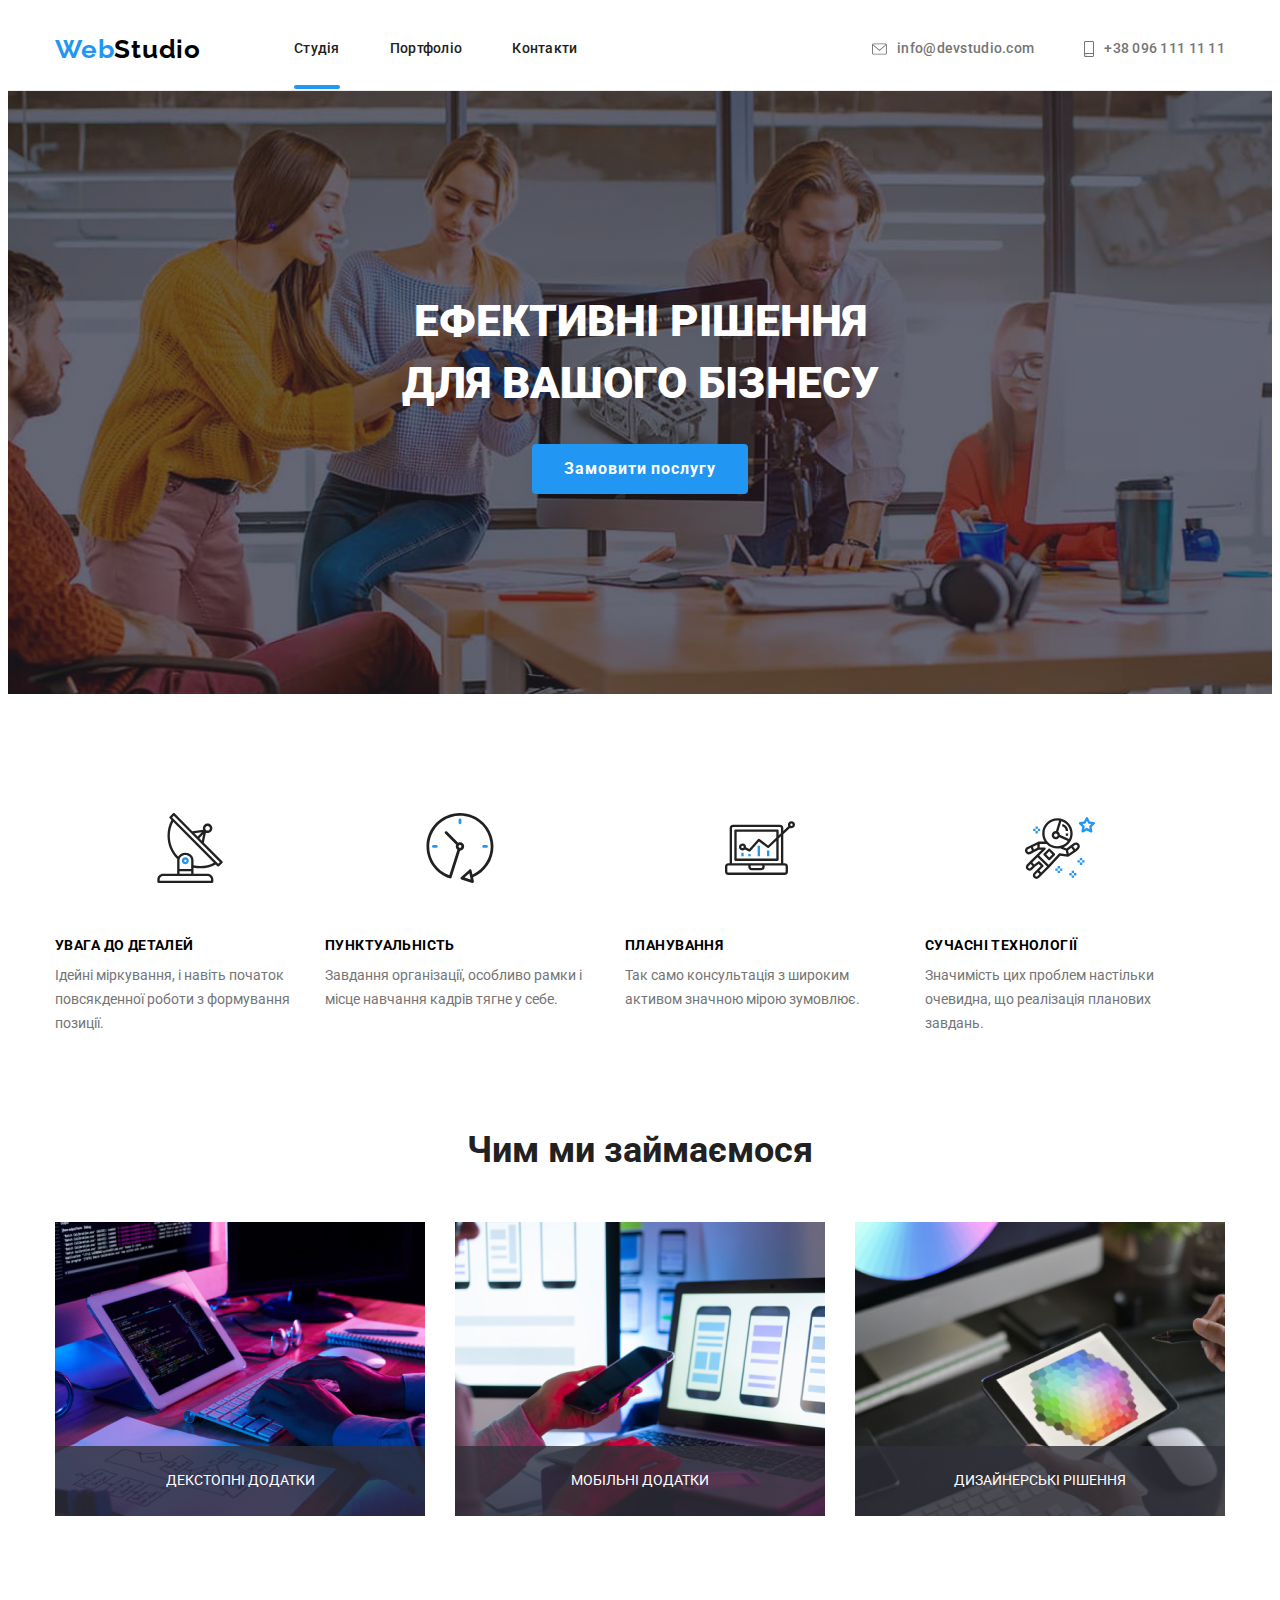
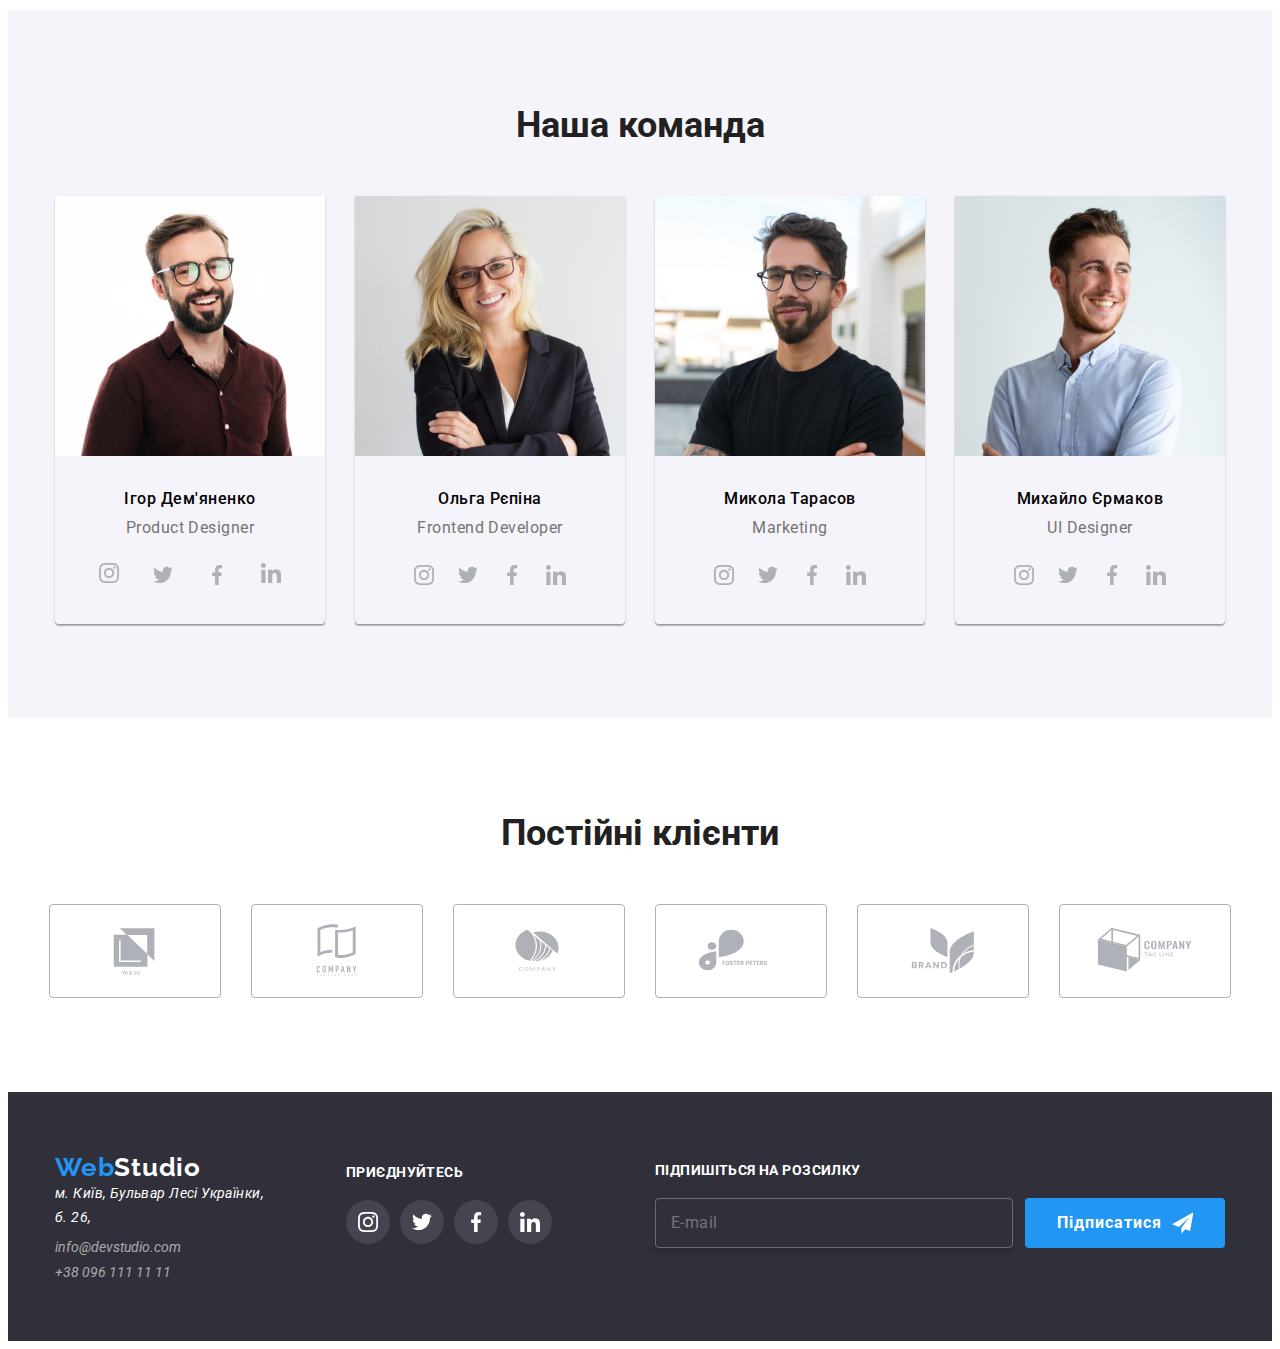
==== index.html @ 172a32a8 "finish" ====
<!DOCTYPE html>
<html lang="uk">
<head>
    <meta charset="UTF-8">
    <meta name="viewport" content="width=device-width, initial-scale=1.0">
    <link rel="preconnect" href="https://fonts.googleapis.com">
    <link rel="preconnect" href="https://fonts.gstatic.com" crossorigin>
    <link href="https://fonts.googleapis.com/css2?family=Raleway:wght@700&family=Roboto:wght@400;500;700;900&display=swap" rel="stylesheet">
    <link rel="stylesheet" href="https://cdnjs.cloudflare.com/ajax/libs/modern-normalize/2.0.0/modern-normalize.min.css" integrity="sha512-4xo8blKMVCiXpTaLzQSLSw3KFOVPWhm/TRtuPVc4WG6kUgjH6J03IBuG7JZPkcWMxJ5huwaBpOpnwYElP/m6wg==" crossorigin="anonymous" referrerpolicy="no-referrer" >
    <title>WebStudio</title>
    <link rel="stylesheet" href="./CSS/main.min.css">
</head>
<body>
    <!-- хедер -->
    <header class="header">
        <div class="header__conteiner">
            <div class="header__nav">
                <a class="logo" href="/index.html">
                    <span class="logo__first--half">Web</span><span class="logo__secondary--half">Studio</span>
                 </a>
                <nav>
                    <ul class="nav">
                        <li class="nav__margin"><a class="nav__link nav__line " href="./index.html">Студія</a></li>
                        <li class="nav__margin"><a class="nav__link " href="./portfolio.html">Портфоліо</a></li>
                        <li class="nav__margin"><a class="nav__link" href="#">Контакти</a></li>
                       
                    </ul>
                </nav>
            </div>
            <div class="data">
                <ul class="data__list">
                    <li class="data__margin">
                        <a class="data__items" href="mailto:info@devstudio.com">
                            <svg class="data__mail data__icon">
                             <use href="./images/sprite.svg#icon-mail"></use>       
                            </svg>info@devstudio.com
                        </a>
                        </li>
                    <li class="data__margin">
                        <a class="data__items" href="tel:+380961111111">
                            <svg class="data__tel data__icon">
                             <use href="./images/sprite.svg#icon-tel"></use>       
                            </svg>+38 096 111 11 11
                        </a>
                    </li>
                </ul> 

            </div>
        </div>
        
     
    </header>
    <main class="main-page">
        <section class="hero"><!-- герой -->
        <div class="container hero__container">
                <h1 class="hero__title">Ефективні рішення <br>для вашого бізнесу</h1>
                <button class="hero__button" type="button" data-modal-open>Замовити послугу</button>
            </div> 
        </section>
        <section>
            <div class="container advantages">
                <h2 hidden class="advantages__title">Наші переваги</h2>
                <ul class="flex-box  advantages__list" >
                    <li class="content__text">
                        <div class="content__image">
                            <svg class="content__icon">
                                <use href="./images/sprite.svg#icon-antenna"></use>
                            </svg>

                        </div>
                        <h3 class="content__subtitle">УВАГА ДО ДЕТАЛЕЙ</h3>
                        <p class="content__subtitle--text">Ідейні міркування, і навіть початок повсякденної роботи з формування позиції.</p>
                    </li>
                    <li class="content">
                        <div class=" content__image">
                            <svg class="content__icon">
                                <use href="./images/sprite.svg#icon-clock"></use>
                            </svg>

                        </div>
                        <h3 class="content__subtitle">ПУНКТУАЛЬНІСТЬ</h3>
                        <p class="content__subtitle--text">Завдання організації, особливо рамки і місце навчання кадрів тягне у себе.</p>
                    </li>
                    <li class="content">
                        <div class="content__image">

                            <svg class="content__icon">
                                <use href="./images/sprite.svg#icon-diagram"></use>
                            </svg>
                        </div>
                        <h3 class="content__subtitle">ПЛАНУВАННЯ</h3>
                        <p class="content__subtitle--text">Так само консультація з широким активом значною мірою зумовлює.</p>
                    </li>
                    <li class="content">
                        <div class="content__image">

                            <svg class="content__icon">
                                <use href="./images/sprite.svg#icon-astronaut"></use>
                            </svg>
                        </div>
                        <h3 class="content__subtitle">СУЧАСНІ ТЕХНОЛОГІЇ</h3>
                        <p class="content__subtitle--text">Значимість цих проблем настільки очевидна, що реалізація планових завдань.</p>
                    </li>
                </ul>
                    
            </div>
        </section>
        <section>
            <div class=" what-we-do container ">
                <h2 class="main__title">Чим ми займаємося</h2>
                <ul class="what-we-do__list">
                    <li class="image">
                        <img src="./images/1.jpg"
                        alt="робоче місце програміста"
                        width="370">
                        <div class="image__owerlay">
                            <p class="image__title">ДЕКСТОПНІ ДОДАТКИ</p>
                        </div>
                        
                    </li>
                    <li class="image">
                        <img src='./images/2.jpg'
                        alt="робочий коипютер"
                        width="370">
                        <div class="image__owerlay">
                            <p class="image__title">МОБІЛЬНІ ДОДАТКИ</p>

                        </div>
                    </li>
                    <li class="image">
                        <img src="./images/3.jpg"
                        alt="планшет з зображеням"
                        width="370">
                        <div class="image__owerlay">
                            <p class="image__title">ДИЗАЙНЕРСЬКІ РІШЕННЯ</p>

                        </div>
                    </li>    
                </ul>
                
            </div>
        </section>  
        <section class="team">
            <div class="container team__container">
                <h2 class="main__title">Наша команда</h2>
                <ul class="team__list">
                    <li class="team-member">
                        <img src="./images/7.jpg"
                        alt="член команди"
                        width="270">
                        <div class="team-member__information">
                            <h3 class="team-member__title">Ігор Дем'яненко</h3>
                            <p class="team-member__text">Product Designer</p>
                            <ul class="team-member__sociallink">
                                <li class="social">
                                    <a class="socia" href="#">
                                        <svg class="social__link-icon" >
                                            <use  href="./images/sprite.svg#icon-instagram"></use>
                                        </svg>
                                    
                                    </a>
    
                                </li>
                                <li class="social">
                                    <a class="social" href="#">

                                        <svg class="social__link-icon" >
                                            <use href="./images/sprite.svg#icon-twitter"></use>
                                        </svg>
        
                                    </a>
                                </li>
                                <li class="social">
                                    <a class="social" href="#">
                                        <svg class="social__link-icon" >
                                            <use href="./images/sprite.svg#icon-facebook"></use>
                                        </svg>

                                    </a>
    
                                </li>
                                <li class="social">
                                    <a class="" href="#">
                                        <svg class="social__link-icon" >
                                            <use href="./images/sprite.svg#icon-linkedin"></use>
                                        </svg> 

                                    </a>
                                </li>    
    
                          
                          
                            </ul>   
                        </div>
                        
                    </li>
                    <li class="team-member">
                        <img src='./images/6.jpg'
                        alt="член команди"
                        width="270">
                        <div class="team-member__information">

                            <h3 class="team-member__title" >Ольга Рєпіна</h3>
                            <p class="team-member__text">Frontend Developer</p>
                            <ul class="team-member__sociallink">
                                <li >
                                    <a class=social href="#">
                                        <svg class="social__link-icon" >
                                            <use href="./images/sprite.svg#icon-instagram"></use>
                                        </svg>
                                    
                                    </a>
    
                                </li>
                                <li >
                                    <a class=social href="#">

                                        <svg class="social__link-icon" >
                                            <use href="./images/sprite.svg#icon-twitter"></use>
                                        </svg>
        
                                    </a>
                                </li>
                                <li >
                                    <a class=social href="#">
                                        <svg class="social__link-icon" >
                                            <use href="./images/sprite.svg#icon-facebook"></use>
                                        </svg>

                                    </a>
    
                                </li>
                                <li >
                                    <a class=social href="#">
                                        <svg class="social__link-icon" >
                                            <use href="./images/sprite.svg#icon-linkedin"></use>
                                        </svg> 

                                    </a>
    
                                </li>
                            </ul>
                        </div>
                    </li>
                    <li class="team-member">
                        <img src='./images/5.jpg'
                        alt="член команди"
                        width="270">
                        <div class="team-member__information">

                            <h3 class="team-member__title">Микола Тарасов</h3>
                            <p class="team-member__text">Marketing</p>
                            <ul class="team-member__sociallink">
                                <li >
                                    <a class=social href="#">
                                        <svg class="social__link-icon" >
                                            <use href="./images/sprite.svg#icon-instagram"></use>
                                        </svg>
                                    
                                    </a>
    
                                </li>
                                <li >
                                    <a class=social href="#">

                                        <svg class="social__link-icon" >
                                            <use href="./images/sprite.svg#icon-twitter"></use>
                                        </svg>
        
                                    </a>
                                </li>
                                <li >
                                    <a class=social href="#">
                                        <svg class="social__link-icon" >
                                            <use href="./images/sprite.svg#icon-facebook"></use>
                                        </svg>

                                    </a>
    
                                </li>
                                <li >
                                    <a class=social href="#">
                                        <svg class="social__link-icon" >
                                            <use href="./images/sprite.svg#icon-linkedin"></use>
                                        </svg> 

                                    </a>
    
                                </li>
                            </ul>
                        </div>
                    </li>
                    <li class="team-member">
                        <img src='./images/4.jpg'
                        alt="член команди"
                        width="270">
                        <div class="team-member__information">
                            <h3 class="team-member__title">Михайло Єрмаков</h3>
                            <p class="team-member__text">UI Designer</p>
                            <ul class="team-member__sociallink">
                                <li >
                                    <a class=social href="#">
                                        <svg class="social__link-icon" >
                                            <use href="./images/sprite.svg#icon-instagram"></use>
                                        </svg>
                                    
                                    </a>
    
                                </li>
                                <li >
                                    <a class=social href="#">

                                        <svg class="social__link-icon" >
                                            <use href="./images/sprite.svg#icon-twitter"></use>
                                        </svg>
        
                                    </a>
                                </li>
                                <li >
                                    <a class=social href="#">
                                        <svg class="social__link-icon" >
                                            <use href="./images/sprite.svg#icon-facebook"></use>
                                        </svg>

                                    </a>
    
                                </li>
                                <li >
                                    <a class=social href="#">
                                        <svg class="social__link-icon" >
                                            <use href="./images/sprite.svg#icon-linkedin"></use>
                                        </svg> 

                                    </a>
    
                                </li>
                            </ul8>

                        </div>
                    </li>
    
                    
                </ul>
            </div>
        
        </section>
        <section class="container team__container">
            <div>
                <h2 class="main__title">Постійні клієнти</h2>
                <div>
                    <ul class="client">
                        <li class="client__iteme">
                            <div>
                                <a class="client__logo" href="#">
                                    <svg class="client__icon">
                                      <!-- Змініть значення width та height, як вам потрібно -->
                                      <use href="./images/sprite.svg#icon-logo-yaandco" width="106" height="60"></use>
                                    </svg>
                                </a>
                            </div>

                        </li>
                        <li class="client__iteme">
                            <div>
                                <a class="client__logo" href="#">
                                    <svg  class="client__icon">
                                        <use href="./images/sprite.svg#icon-logo-company-tagline" width="106" height="60"></use>
                                    </svg> 
        
                                </a>
                            </div>

                        </li>
                        <li class="client__iteme">
                            
                            <div>
                                <a class="client__logo" href="#">
                                    <svg class="client__icon">
                                        <use href="./images/sprite.svg#icon-logo-company" width="106" height="60"></use>
                                    </svg> 
    
                                </a>
                            </div>
                        </li>
                        <li class="client__iteme">
                            <div>
                                <a class="client__logo" href="#">
                                    <svg  class="client__icon">
                                        <use href="./images/sprite.svg#icon-logo-foster-peters"></use>
                                    </svg> 
    
                                </a>
                            </div>
                            
                        </li>
                        <li class="client__iteme">
                            
                            <div>
                                <a class="client__logo" href="#">
                                    <svg  class="client__icon">
                                        <use href="./images/sprite.svg#icon-logo-brand"></use>
                                    </svg> 
    
                                </a>
                            </div>
                        </li>
                        <li class="client__iteme">
                            
                            <div>
                                <a class="client__logo" href="#">
                                    <svg  class="client__icon">
                                        <use href="./images/sprite.svg#icon-logo-company-tag-line"></use>
                                    </svg> 
    
                                </a>
                            </div>
                        </li>
                        

                    </ul>
                
                </div>
            </div>
        </section>
    </main>
    
    <footer class="footer">
        <div class="container footer__container">
            <div >
                <a class="logo" href="/index.html">
                    <span class="logo__first--half">Web</span><span class="logo__footer-secondary--half">Studio</span>
                 </a>
                <div class="adress  ">
                    <address class="adress__footer footer__magin ">
                        <span>м. Київ, Бульвар Лесі Українки, б. 26,</span> 
                    </address>
                    <address>
                        <ul class="adress__list">
                            <li class=" footer__magin">
                                <a class="adress__items  " href="mailto:info@devstudio.com">info@devstudio.com</a>
                            </li>
                            <li>
                                <a class="adress__items" href="tel:+380961111111">+38 096 111 11 11</a>
                                
                            </li>
            
                        </ul>
                    </address>
                    
                </div>
                
            </div>
            
            <section class="join">
                <h2 class="join__title">ПРИЄДНУЙТЕСЬ</h2>
                
                <ul class="join__sociallink">
                    <li >
                        <a class=" join__social-link-footer" href="#">
                            <svg class=" join__icone" >
                                <use href="./images/sprite.svg#icon-instagram"></use>
                            </svg>
                            
                        </a>
                        
                    </li>
                    <li >
                        <a class="join__social-link-footer" href="#">
    
                            <svg class=" join__icone" >
                                <use href="./images/sprite.svg#icon-twitter"></use>
                            </svg>
    
                        </a>
                    </li>
                    <li >
                        <a class="join__social-link-footer" href="#">
                            <svg class=" join__icone" >
                                <use href="./images/sprite.svg#icon-facebook"></use>
                            </svg>
                            
                        </a>
    
                    </li>
                    <li >
                        <a class="join__social-link-footer" href="#">
                            <svg class=" join__icone" >
                                <use href="./images/sprite.svg#icon-linkedin"></use>
                            </svg> 
                            
                        </a>
                        
                    </li>
                </ul>
            </section>
            <div class="form-footer">
                <h2 class="form-footer__title">Підпишіться на розсилку</h2>
                <form class="form-footer__block">
                    <div class="form-footer__conteiner">
                        <input class="form-footer__input" placeholder="E-mail"/>
                        <button  type="submit"class=" form-footer__buton hero__button ">
                            
                            Підписатися 
                            <svg class=" form-footer__icone" >
                                <use href="./images/sprite.svg#icon-send"></use>
                            </svg> 
                        </button>
                    </div>
                </form>

            </div>

        </div>
                
    </footer>
    
    <!-- модалка  -->
    <div class="backdrop is-hidden "  data-modal>
        <div class="modal">
            <button class="modal__button-close" type="button" data-modal-close>
                <svg class="modal__icone-close">
                    <use href="./images/sprite.svg#icon-close"></use>
                </svg>
    
            </button>
            <h2 class="modal__title">Залиште свої дані, ми вам передзвонимо</h2>
            <form class="form" autocomplete="on">
                <div class="form__conteiner">
                    <label class="form__label" for="name">Ім'я</label>
                    <div class="form__input-area">
                        <input class="form__input" type="text" name="name" id="name"/>
                        <svg class="form__icon" >
                            <use href="./images/sprite.svg#icon-person-black"></use>
                        </svg> 
                    </div>

                    <label class="form__label" for="phone">Телефон</label>
                    <div class="form__input-area">
                        <input class="form__input" type="tel" name="phone" id="phone"/>
                        <svg class="form__icon" >
                            <use href="./images/sprite.svg#icon-phone-black"></use>
                        </svg>
                    </div>

                    <label class="form__label" for="email">Пошта</label>
                    <div class="form__input-area">
                        <input class="form__input" type="email" name="email" id="email"/>
                        <svg class="form__icon" >
                            <use href="./images/sprite.svg#icon-email-black"></use>
                        </svg>
                    </div>

                    <label class="form__label" for="comment">Коментар</label>
                    <textarea class="form__textarea" name="comment" id="comment" placeholder="Введіть текст"></textarea>


                </div>
                <div class="checkbox">
                    <div class="checkbox__icon">
                        <input class="checkbox__input" type="checkbox" name="newsletter" id="newsletter-agreement"/>
                        <svg class="checkbox__end" >
                            <use href="./images/sprite.svg#icon-check"></use>
                        </svg>
                        <svg class="checkbox__start" >
                            <use href="./images/sprite.svg#icon-Vector"></use>
                        </svg>
                    </div>
                    <label for="newsletter-agreement">Погоджуюся з розсилкою та приймаю <a class="form__link" href="#">Умови договору</a></label>

                </div>
                <div class="button-valid__conteiner">
                    
                    <button  type="submit" class="button-valid__area">Відправити</button>
                </div>
                
            </form>
        </div>
    </div>
    <script src="./js/modal.js"></script>
</body>
</html>
---- CSS/main.min.css ----
*,*::before,*::after{box-sizing:border-box}:root{--font-family-primary:"Roboto", sans-serif;--font-family-second:"Raleway", sans-serif;--text-color-primary: #212121;--color-accent: #2196F3;--color-secondary: #757575;--color-third: #000000;--color-other: #FFFFFF;--color-alfa: rgba(255, 255, 255, 0.60);--color-gradient:rgba(47, 48, 58, 0.4);--color-client:#AFB1B8;--background-color-primary:#FFFFFF;--background-color-second:#2F303A;--color-background-third:#F5F4FA;--color-background-accent:#2196F3}h1,h2,h3,h4,h5,h6,p,ul{margin:0;padding:0}ul{list-style-type:none}.flex-box{display:flex;justify-content:space-between}a{text-decoration:none}body{font-family:var(--font-family-primary);font-size:14px;line-height:1.17}.container{width:1200px;margin:0 auto;padding:0 15px}.container-portfolio{margin:0 auto;padding-top:94px;padding-bottom:94px}.main__title{display:block;margin-bottom:50px;color:var(--text-color-primary);text-align:center;font-size:36px}.header{background-color:var(--background-color-primary);border-bottom:1px solid #ececec}.header__conteiner{display:flex;width:1200px;margin:0 auto;padding:0 15px;align-items:center;justify-content:space-between}.header__nav{display:flex;margin-top:25px;margin-bottom:25px;align-items:center;background-color:var(--background-color-primary);border-bottom:0px}.header__conteiner{display:flex;width:1200px;margin:0 auto;padding:0 15px;align-items:center;justify-content:space-between}.header__nav{display:flex;margin-top:25px;margin-bottom:25px;align-items:center}.header__conteiner{display:flex;width:1200px;margin:0 auto;padding:0 15px;align-items:center;justify-content:space-between}.header__conteiner{display:flex;width:1200px;margin:0 auto;padding:0 15px;align-items:center;justify-content:space-between}.header__nav{display:flex;margin-top:25px;margin-bottom:25px;align-items:center}.logo{font-family:var(--font-family-second);font-size:26px;font-weight:700;letter-spacing:.78px}.logo__first--half{color:var(--color-accent)}.logo__secondary--half{color:var(--color-third)}.nav{display:flex;margin-left:93px;color:var(--text-color-primary);font-weight:500;font-size:14px;line-height:1.14;letter-spacing:.02em}.nav__margin{margin-right:50px}.nav__margin:last-child{margin-right:0px}.nav__line{position:relative}.nav__line::after{content:"";position:absolute;left:0;bottom:-25px;width:100%;height:4px;background-color:var(--color-background-accent);border-radius:2px}.nav__link{color:var(--text-color-primary);padding:8px 0;transition:color 250ms cubic-bezier(0.4, 0, 0.2, 1)}.nav__link:hover,.nav__link:focus{color:var(--color-accent)}.nav__link:hover,.nav__link:focus{color:var(--color-accent)}.data{display:flex;margin-top:25px;margin-bottom:25px;align-items:center}.data__list{display:flex;margin-left:auto;color:var(--text-color-primary);font-weight:500;font-size:14px;line-height:1.14;letter-spacing:.02em}.data__margin{margin-right:50px}.data__margin:last-child{margin-right:0px}.data__items{display:flex;align-items:center;padding-top:8px;padding-bottom:8px;padding-right:50px;color:var(--color-secondary);transition:color 250ms cubic-bezier(0.4, 0, 0.2, 1)}.data__items:last-child{padding-right:0}.data__items:hover,.data__items:focus{color:var(--color-accent)}.data__icon{transition:fill 250ms cubic-bezier(0.4, 0, 0.2, 1)}.data__items:hover .data__icon,.data__icon .data__items:focus{fill:var(--color-accent)}.data__mail{width:15px;height:16px;flex-shrink:0;margin-right:10px;fill:var(--color-secondary)}.data__tel{width:10px;height:16px;flex-shrink:0;margin-right:10px;fill:var(--color-secondary)}.main-page{background-color:var(--background-color-primary)}.hero{background-image:linear-gradient(to right, rgba(47, 48, 58, 0.4), rgba(47, 48, 58, 0.4)),url("../images/hero.jpg");max-width:1600px;background-color:var(--background-color-second);background-size:cover;background-repeat:no-repeat;background-position:center;margin:auto}.hero__container{padding-top:200px;padding-bottom:200px}.hero__title{display:block;margin-bottom:30px;color:var(--color-other);text-align:center;text-transform:uppercase;font-size:44px;font-weight:900;line-height:1.4}.hero__button{border:var(--color-accent);border-radius:4px;padding:10px 32px 10px;margin:0 auto;display:block;margin:0 auto;font-family:var(--font-family-primary);color:var(--color-other);background-color:var(--color-background-accent);text-align:center;font-size:16px;font-weight:700;line-height:1.87;letter-spacing:.06em;cursor:pointer;transition:opacity 250ms cubic-bezier(0.4, 0, 0.2, 1)}.hero__button:hover,.hero__button:focus{opacity:.8}.advantages{padding-top:94px;padding-bottom:94px}.advantages__title{opacity:0;visibility:hidden}.content{box-sizing:content-box;margin-right:30px;width:270px}.content__text:last-child{margin-right:0px}.content__image{display:flex;justify-content:center;align-items:center;width:270px;height:120px;margin-bottom:30px}.content__icon{width:70px;height:70px}.content__subtitle{display:block;margin-bottom:10px;font-weight:700;font-size:14px;line-height:1.14;letter-spacing:.03em;text-transform:uppercase}.content__subtitle--text{color:var(--color-secondary);font-size:14px;font-weight:400;line-height:1.7}.what-we-do{padding-bottom:94px}.what-we-do__list{display:flex;justify-content:space-between}.image{position:relative;height:294px}.image__owerlay{position:absolute;display:flex;align-items:center;justify-content:center;bottom:0;left:0;width:370px;height:70px;flex-shrink:0;background:rgba(47,48,58,.8)}.image__title{color:var(--color-other)}.team{background-color:var(--color-background-third)}.team__container{padding-bottom:94px;padding-top:94px}.team__list{display:flex;justify-content:space-between}.team-member{width:270px;height:428px;margin-right:30px;background-color:var(--color-background-other);border-bottom-left-radius:4px;border-bottom-right-radius:4px;box-shadow:0px 2px 1px 0px rgba(0,0,0,.2),0px 1px 1px 0px rgba(0,0,0,.14),0px 1px 3px 0px rgba(0,0,0,.12)}.team-member:last-child{margin-right:0}.team-member__title{margin-bottom:10px;font-weight:500;font-size:16px;line-height:1.19;text-align:center;letter-spacing:.03em}.team-member__text{color:var(--color-secondary);font-weight:400;font-size:16px;line-height:1.19;text-align:center;letter-spacing:.03em}.team-member__sociallink{display:flex;padding-right:32px;padding-left:32px;justify-content:center;margin-top:16px}.team-member__information{padding-top:30px;padding-bottom:30px}.social{display:flex;align-items:center;justify-content:center;width:44px;height:44px;border-radius:50px;margin-right:10px;transition:background-color 250ms cubic-bezier(0.4, 0, 0.2, 1)}.social:last-child{margin-right:0}.social:hover,.social:focus{background-color:var(--color-accent)}.social__link-icon{width:20px;height:20px;fill:#afb1b8;transition:background-color 250ms cubic-bezier(0.4, 0, 0.2, 1)}.social:hover .social__link-icon,.social:focus .social__link-icon{fill:#fff;background-color:var(--color-background-accent)}.client{display:flex;justify-content:center;align-items:center}.client__iteme{margin-right:15px;margin-left:15px}.client__logo{display:flex;justify-content:center;align-items:center;padding:16px 32px;border-radius:4px;border:1px solid var(--color-client);transition:border 250ms cubic-bezier(0.4, 0, 0.2, 1)}.client__logo:hover,.client__logo:focus{border:1px solid var(--color-accent)}.client__icon{max-width:106px;height:60px;fill:var(--color-client);transition:fill 250ms cubic-bezier(0.4, 0, 0.2, 1)}.client__logo:hover .client__icon,.client__logo:focus .client__icon{fill:var(--color-accent)}.nav-portfolio{display:flex;justify-content:center;margin-bottom:50px}.nav-portfolio__button{border-radius:4px;border:none;padding:6px 22px;color:var(--text-color-primary);background-color:var(--color-background-third);font-size:16px;font-weight:500;line-height:1.625;letter-spacing:.03em;transition:color 250ms cubic-bezier(0.4, 0, 0.2, 1),background-color 250ms cubic-bezier(0.4, 0, 0.2, 1),box-shadow 250ms cubic-bezier(0.4, 0, 0.2, 1),border250ms cubic-bezier(0.4, 0, 0.2, 1)}.nav-portfolio__button:focus,.nav-portfolio__button:hover{color:var(--color-other);background-color:var(--color-background-accent);box-shadow:0px 2px 2px 0px rgba(0,0,0,.12),0px 1px 2px 0px rgba(0,0,0,.08),0px 3px 1px 0px rgba(0,0,0,.1);border:1px solid 0px 2px 2px 0px rgba(0,0,0,.12),0px 1px 2px 0px rgba(0,0,0,.08),0px 3px 1px 0px rgba(0,0,0,.1)}.nav-portfolio__list{margin-right:8px}.nav-portfolio__list:last-child{margin-right:0}.portfolio{display:flex;flex-wrap:wrap;justify-content:space-between}.portfolio__connteiner{margin-bottom:30px;transition:box-shadow 250ms cubic-bezier(0.4, 0, 0.2, 1)}.portfolio__connteiner:hover,.portfolio__connteiner:focus{box-shadow:1px 4px 6px 0px rgba(0,0,0,.16),0px 4px 4px 0px rgba(0,0,0,.06),0px 1px 1px 0px rgba(0,0,0,.12)}.portfolio__owerlay-box{position:relative;overflow:hidden}.portfolio__owerlay-conteiner{position:absolute;background-color:var(--color-background-accent);width:100%;height:100%;transition:transform 250ms cubic-bezier(0.4, 0, 0.2, 1);opacity:.9;padding:63px 24px}.portfolio__connteiner:hover .portfolio__owerlay-conteiner{transform:translateY(-100%)}.portfolio__owerlay-text{color:var(--color-other);font-family:var(--font-family-primary);font-size:18px;font-style:normal;font-weight:400;line-height:1.56;width:322px}.portfolio__element{width:370px}.portfolio__element:nth-child(3n){margin-right:0}.portfolio__element:nth-last-child(-n+3){margin-bottom:0}.portfolio__information-conteiner{padding:20px 24px}.portfolio__information-title{margin-bottom:10px;color:var(--text-color-primary);font-size:18px;font-weight:700;line-height:2;letter-spacing:1.08px}.portfolio__information-text{color:var(--color-secondary);font-size:16px;font-weight:400;line-height:1.8;letter-spacing:.48px}.logo{display:block;font-family:var(--font-family-second);font-size:26px;font-weight:700;letter-spacing:.78px}.logo__first--half{color:var(--color-accent)}.logo__footer-secondary--half{color:var(--color-other)}.footer{background-color:var(--background-color-second)}.footer__container{display:flex;padding-top:60px;padding-bottom:60px}.adress__footer{color:var(--color-other);font-size:14px;font-weight:400;line-height:1.7;letter-spacing:.42px}.adress__items{padding-top:8px;padding-bottom:8px;color:var(--color-alfa);transition:color 250ms cubic-bezier(0.4, 0, 0.2, 1)}.adress__items:hover,.adress__items:focus{color:var(--color-accent)}.adress__title{color:var(--color-other);font-size:14px;font-style:normal;font-weight:700;line-height:normal;letter-spacing:.42px;text-transform:uppercase;margin-bottom:20px}.join{display:flex;flex-direction:column;justify-content:flex-start;margin-left:70px;margin-top:12px}.join__title{color:var(--color-other);font-size:14px;font-style:normal;font-weight:700;line-height:normal;letter-spacing:.42px;text-transform:uppercase;margin-bottom:20px}.join__sociallink{display:flex}.join__social-link-footer{display:flex;justify-content:center;align-items:center;width:44px;height:44px;border-radius:100%;background-color:rgba(255,255,255,.1);transition:background-color 250ms cubic-bezier(0.4, 0, 0.2, 1);margin-right:10px}.join__social-link-footer:hover,.join__social-link-footer:focus{background-color:var(--color-accent)}.join__icone{width:20px;height:20px;fill:var(--color-other)}.footer__magin{margin-bottom:9px}.form-footer{margin-top:10px;margin-left:93px}.form-footer__conteiner{display:flex;justify-content:center;align-items:center}.form-footer__title{color:var(--color-other);font-size:14px;font-style:normal;font-weight:700;line-height:normal;letter-spacing:.42px;text-transform:uppercase;margin-bottom:20px}.form-footer__input{width:358px;height:50px;flex-shrink:0;margin-right:12px;border-radius:4px;padding:15px;border:1px solid rgba(255,255,255,.3);background:rgba(33,150,243,0);box-shadow:0px 4px 4px 0px rgba(0,0,0,.15);color:rgba(255,255,255,.6);font-family:var(--font-family-primary);font-size:16px;font-style:normal;font-weight:400;line-height:20px;letter-spacing:.48px}.form-footer__buton{display:flex;justify-content:center;align-items:center;width:200px;height:50px;flex-shrink:0}.form-footer__icone{width:24px;height:24px;margin-left:10px}.modal{position:absolute;top:50%;left:50%;transform:translate(-50%, -50%);width:528px;min-height:581px;flex-shrink:0;border-radius:4px;background:#fff;box-shadow:0px 2px 1px 0px rgba(0,0,0,.2),0px 1px 1px 0px rgba(0,0,0,.14),0px 1px 3px 0px rgba(0,0,0,.12)}.modal__title{color:var(--text-color-primary);text-align:center;font-family:var(--font-family-primary);font-size:20px;font-style:normal;font-weight:700;line-height:normal;letter-spacing:.6px;margin:40px 40px 0px}.modal__button-close{position:absolute;top:4px;right:4px;background-color:#fff;border-color:rgba(0,0,0,.1);width:30px;height:30px;border-radius:100%;border-color:rgba(0,0,0,.1);padding:6px}.modal__icone-close{position:absolute;width:18px;height:18px;top:50%;left:50%;transform:translate(-50%, -50%);transition:fill 250ms cubic-bezier(0.4, 0, 0.2, 1)}.modal__button-close:hover .modal__icone-close{fill:var(--color-background-accent)}.form__conteiner{margin:12px 40px 20px}.form__title{color:var(--text-color-primary);text-align:center;font-family:var(--font-family-primary);font-size:20px;font-style:normal;font-weight:700;line-height:normal;letter-spacing:.6px;margin:40px 40px 0px}.form__label{display:block;margin-top:10px;margin-bottom:4px}.form__label:first-child{margin-top:0}.form__input{display:block;width:100%;width:448px;height:40px;flex-shrink:0;border-radius:4px;border:1px solid rgba(33,33,33,.2);padding:12px 12px 12px 42px;transition:border 250ms cubic-bezier(0.4, 0, 0.2, 1)}.form__input:focus{border:1px solid #2196f3;outline:none}.form__icon{position:absolute;top:0;left:0;width:18px;height:18px;margin:11px;transition:fill 250ms cubic-bezier(0.4, 0, 0.2, 1)}.form__input:focus+.form__icon{fill:var(--color-background-accent)}.form__textarea{display:block;width:100%;width:448px;min-height:120px;border-radius:4px;border:1px solid rgba(33,33,33,.2);resize:none;padding:12px 16px;transition:border 250ms cubic-bezier(0.4, 0, 0.2, 1)}.form__textarea:focus{border:1px solid #2196f3;outline:none}.form__textarea::placeholder{color:rgba(117,117,117,.5);font-family:Roboto;font-size:12px;font-style:normal;font-weight:400;line-height:normal;letter-spacing:.12p}.form__input-area{position:relative}.form__link{color:var(--color-accent);text-decoration-line:underline}.is-hidden{opacity:0;visibility:hidden;pointer-events:none}.backdrop{position:fixed;top:0;left:0;width:100%;height:100%;background-color:rgba(0,0,0,.2);transition:opacity 250ms cubic-bezier(0.4, 0, 0.2, 1),visibility 250ms cubic-bezier(0.4, 0, 0.2, 1),pointer-events 250ms cubic-bezier(0.4, 0, 0.2, 1)}.checkbox{display:flex;justify-content:center;align-items:center}.checkbox__input{opacity:0;position:relative;width:16px;height:15px}.checkbox__input:checked+.checkbox__end{opacity:1;transition:opacity 250ms cubic-bezier(0.4, 0, 0.2, 1)}.checkbox__input:checked~.checkbox__start{opacity:0;transition:opacity 250ms cubic-bezier(0.4, 0, 0.2, 1)}.checkbox__icon{position:relative;margin-right:8px;width:16px;height:15px;flex-shrink:0}.checkbox__start{pointer-events:none;top:0;left:0;position:absolute;width:16px;height:15px;opacity:1;transition:opacity 250ms cubic-bezier(0.4, 0, 0.2, 1)}.checkbox__end{pointer-events:none;fill:var(--color-background-accent);top:0;left:0;width:16px;height:15px;position:absolute;opacity:0;transition:opacity 250ms cubic-bezier(0.4, 0, 0.2, 1)}.button-valid__area{width:200px;height:50px;margin:30px 164px 40px;border:0;border-radius:4px;background:#fff;box-shadow:0px 2px 1px 0px rgba(0,0,0,.2),0px 1px 1px 0px rgba(0,0,0,.14),0px 1px 3px 0px rgba(0,0,0,.12);font-family:var(--font-family-primary);color:var(--color-other);background-color:var(--color-background-accent);color:#fff;font-size:16px;font-style:normal;font-weight:700;line-height:187%;letter-spacing:.96px;transition:opacity 250ms cubic-bezier(0.4, 0, 0.2, 1)}.button-valid__area:hover,.button-valid__area:focus{opacity:.8}/*# sourceMappingURL=main.min.css.map */
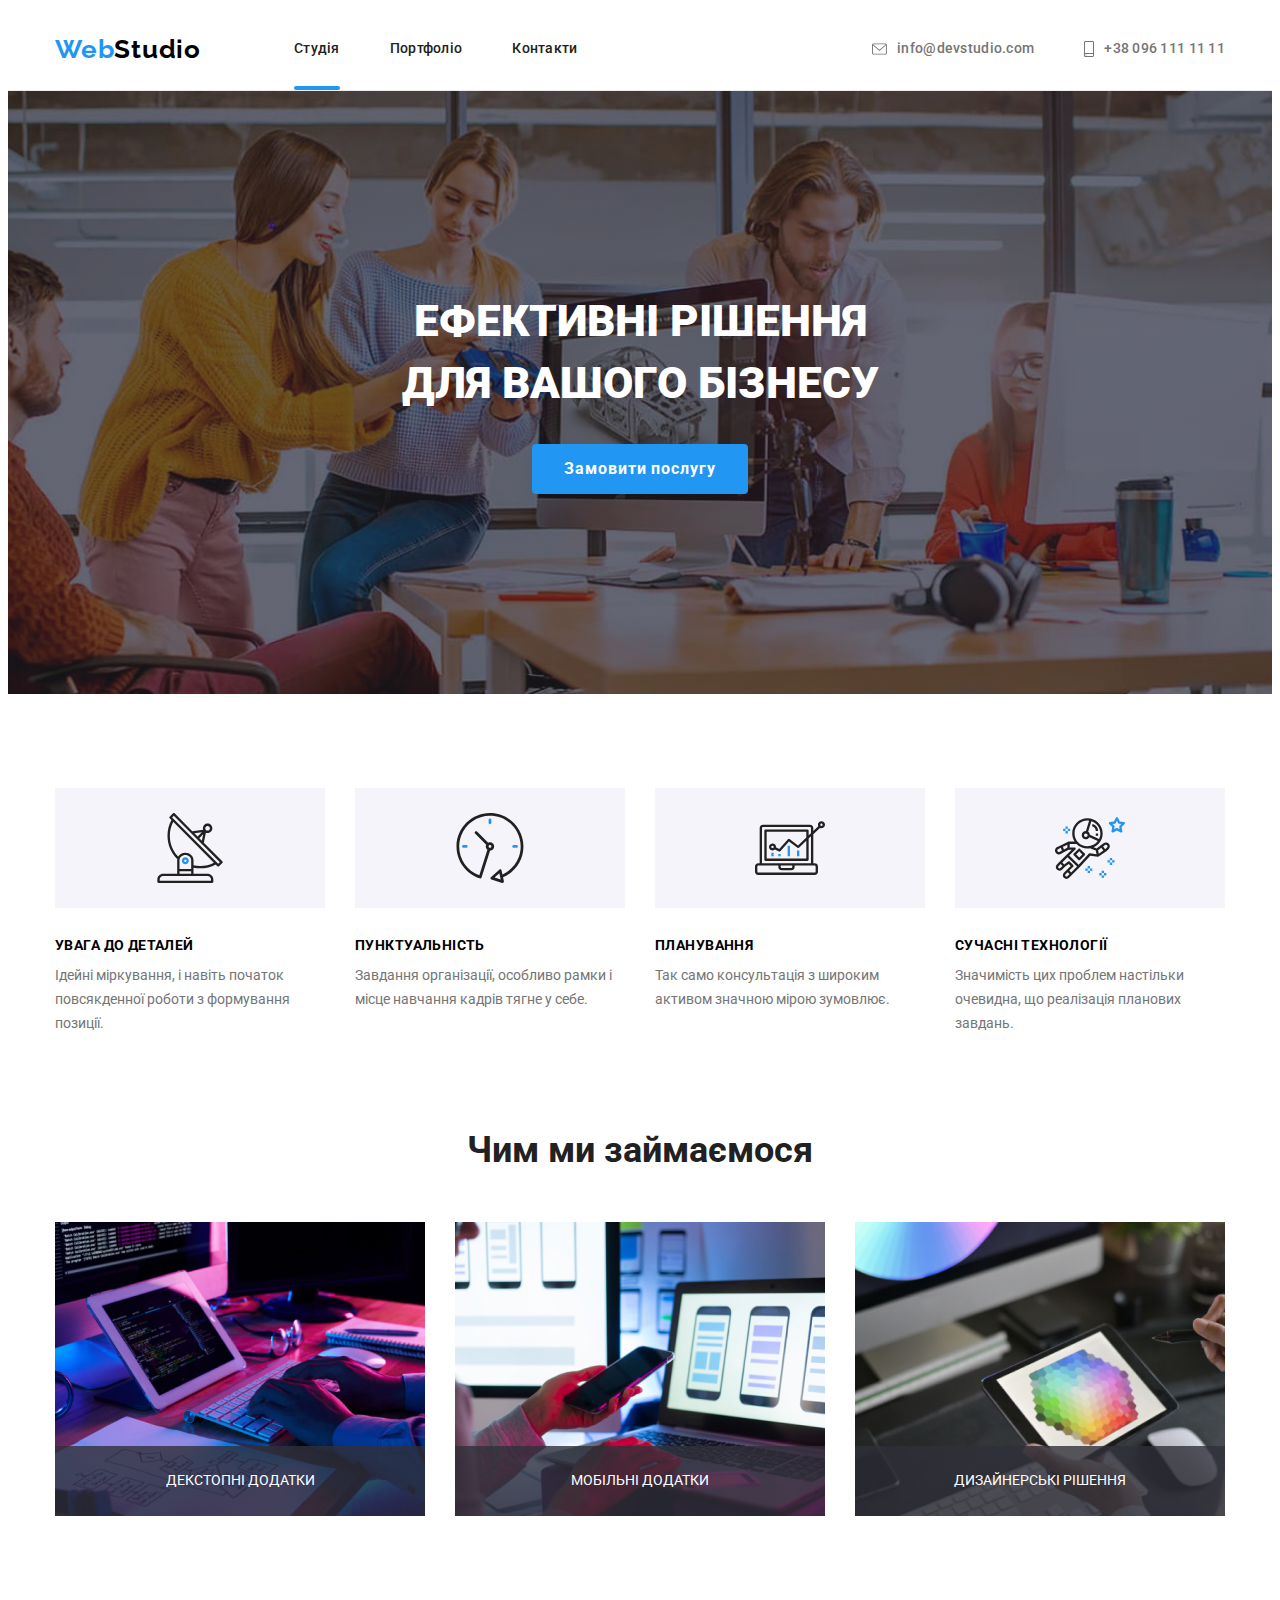
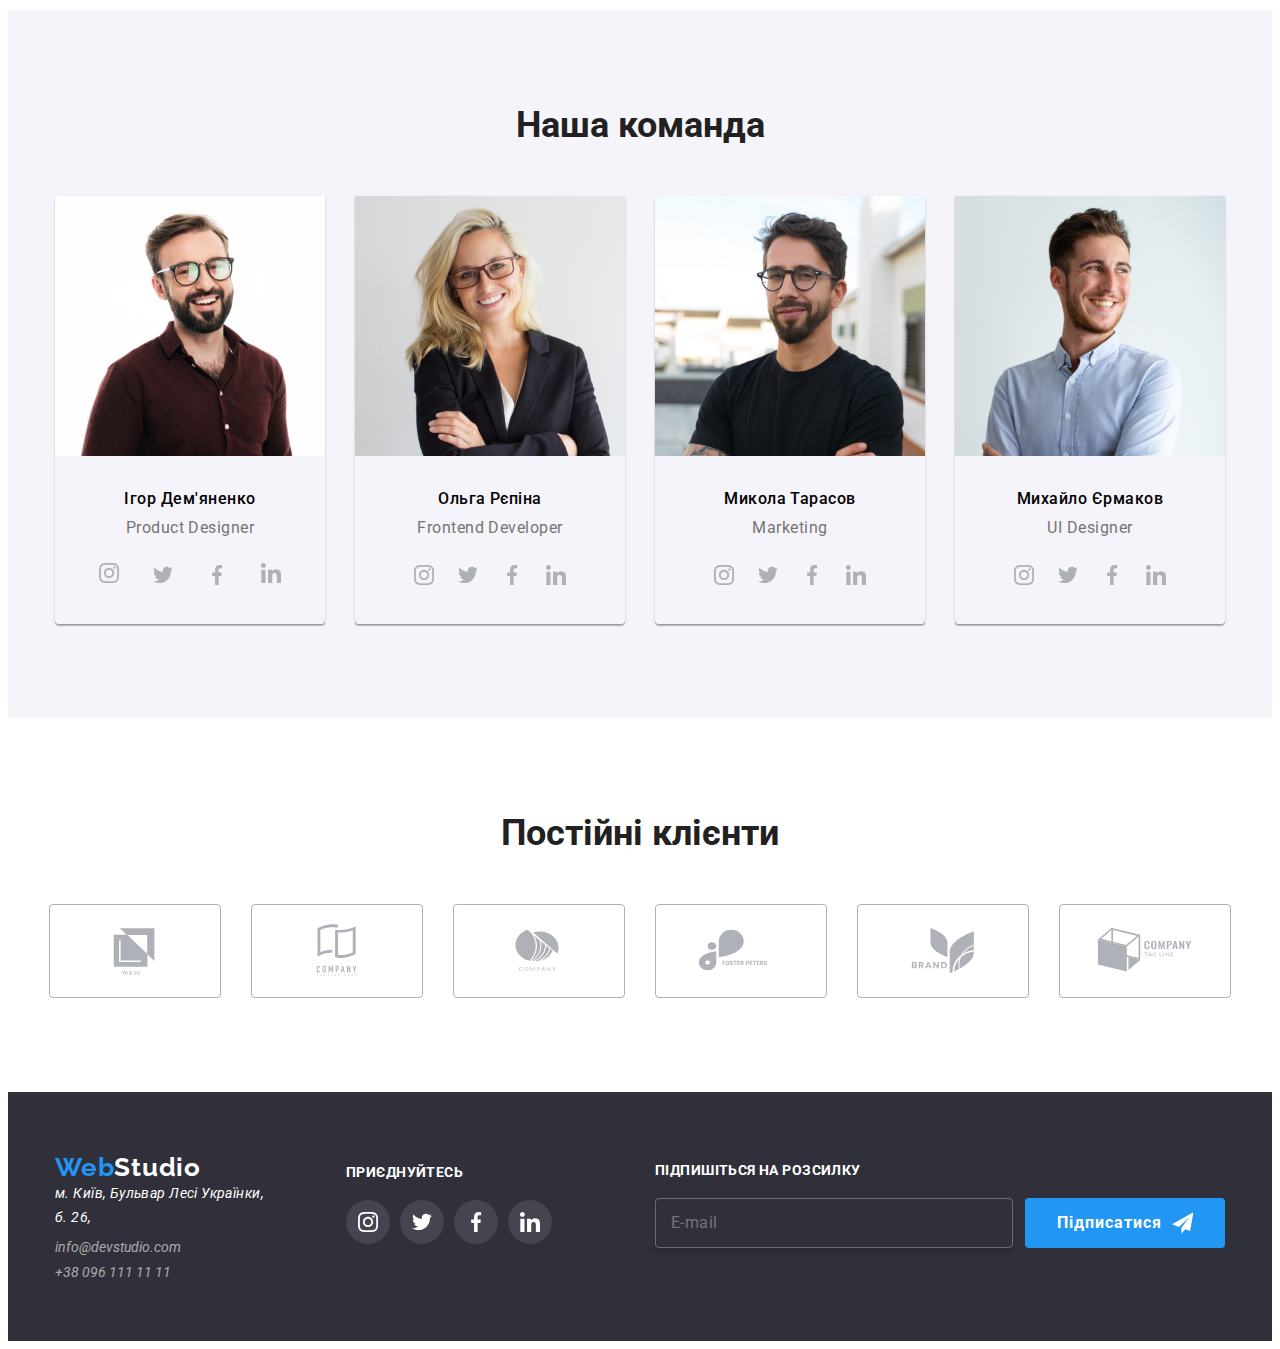
==== commit 6ad91760: "FINSISH" ====
--- a/index.html
+++ b/index.html
@@ -61,7 +61,7 @@
             <div class="container advantages">
                 <h2 hidden class="advantages__title">Наші переваги</h2>
                 <ul class="flex-box  advantages__list" >
-                    <li class="content__text">
+                    <li class="content">
                         <div class="content__image">
                             <svg class="content__icon">
                                 <use href="./images/sprite.svg#icon-antenna"></use>
--- a/CSS/main.min.css
+++ b/CSS/main.min.css
@@ -1 +1 @@
-*,*::before,*::after{box-sizing:border-box}:root{--font-family-primary:"Roboto", sans-serif;--font-family-second:"Raleway", sans-serif;--text-color-primary: #212121;--color-accent: #2196F3;--color-secondary: #757575;--color-third: #000000;--color-other: #FFFFFF;--color-alfa: rgba(255, 255, 255, 0.60);--color-gradient:rgba(47, 48, 58, 0.4);--color-client:#AFB1B8;--background-color-primary:#FFFFFF;--background-color-second:#2F303A;--color-background-third:#F5F4FA;--color-background-accent:#2196F3}h1,h2,h3,h4,h5,h6,p,ul{margin:0;padding:0}ul{list-style-type:none}.flex-box{display:flex;justify-content:space-between}a{text-decoration:none}body{font-family:var(--font-family-primary);font-size:14px;line-height:1.17}.container{width:1200px;margin:0 auto;padding:0 15px}.container-portfolio{margin:0 auto;padding-top:94px;padding-bottom:94px}.main__title{display:block;margin-bottom:50px;color:var(--text-color-primary);text-align:center;font-size:36px}.header{background-color:var(--background-color-primary);border-bottom:1px solid #ececec}.header__conteiner{display:flex;width:1200px;margin:0 auto;padding:0 15px;align-items:center;justify-content:space-between}.header__nav{display:flex;margin-top:25px;margin-bottom:25px;align-items:center;background-color:var(--background-color-primary);border-bottom:0px}.header__conteiner{display:flex;width:1200px;margin:0 auto;padding:0 15px;align-items:center;justify-content:space-between}.header__nav{display:flex;margin-top:25px;margin-bottom:25px;align-items:center}.header__conteiner{display:flex;width:1200px;margin:0 auto;padding:0 15px;align-items:center;justify-content:space-between}.header__conteiner{display:flex;width:1200px;margin:0 auto;padding:0 15px;align-items:center;justify-content:space-between}.header__nav{display:flex;margin-top:25px;margin-bottom:25px;align-items:center}.logo{font-family:var(--font-family-second);font-size:26px;font-weight:700;letter-spacing:.78px}.logo__first--half{color:var(--color-accent)}.logo__secondary--half{color:var(--color-third)}.nav{display:flex;margin-left:93px;color:var(--text-color-primary);font-weight:500;font-size:14px;line-height:1.14;letter-spacing:.02em}.nav__margin{margin-right:50px}.nav__margin:last-child{margin-right:0px}.nav__line{position:relative}.nav__line::after{content:"";position:absolute;left:0;bottom:-25px;width:100%;height:4px;background-color:var(--color-background-accent);border-radius:2px}.nav__link{color:var(--text-color-primary);padding:8px 0;transition:color 250ms cubic-bezier(0.4, 0, 0.2, 1)}.nav__link:hover,.nav__link:focus{color:var(--color-accent)}.nav__link:hover,.nav__link:focus{color:var(--color-accent)}.data{display:flex;margin-top:25px;margin-bottom:25px;align-items:center}.data__list{display:flex;margin-left:auto;color:var(--text-color-primary);font-weight:500;font-size:14px;line-height:1.14;letter-spacing:.02em}.data__margin{margin-right:50px}.data__margin:last-child{margin-right:0px}.data__items{display:flex;align-items:center;padding-top:8px;padding-bottom:8px;padding-right:50px;color:var(--color-secondary);transition:color 250ms cubic-bezier(0.4, 0, 0.2, 1)}.data__items:last-child{padding-right:0}.data__items:hover,.data__items:focus{color:var(--color-accent)}.data__icon{transition:fill 250ms cubic-bezier(0.4, 0, 0.2, 1)}.data__items:hover .data__icon,.data__icon .data__items:focus{fill:var(--color-accent)}.data__mail{width:15px;height:16px;flex-shrink:0;margin-right:10px;fill:var(--color-secondary)}.data__tel{width:10px;height:16px;flex-shrink:0;margin-right:10px;fill:var(--color-secondary)}.main-page{background-color:var(--background-color-primary)}.hero{background-image:linear-gradient(to right, rgba(47, 48, 58, 0.4), rgba(47, 48, 58, 0.4)),url("../images/hero.jpg");max-width:1600px;background-color:var(--background-color-second);background-size:cover;background-repeat:no-repeat;background-position:center;margin:auto}.hero__container{padding-top:200px;padding-bottom:200px}.hero__title{display:block;margin-bottom:30px;color:var(--color-other);text-align:center;text-transform:uppercase;font-size:44px;font-weight:900;line-height:1.4}.hero__button{border:var(--color-accent);border-radius:4px;padding:10px 32px 10px;margin:0 auto;display:block;margin:0 auto;font-family:var(--font-family-primary);color:var(--color-other);background-color:var(--color-background-accent);text-align:center;font-size:16px;font-weight:700;line-height:1.87;letter-spacing:.06em;cursor:pointer;transition:opacity 250ms cubic-bezier(0.4, 0, 0.2, 1)}.hero__button:hover,.hero__button:focus{opacity:.8}.advantages{padding-top:94px;padding-bottom:94px}.advantages__title{opacity:0;visibility:hidden}.content{box-sizing:content-box;margin-right:30px;width:270px}.content__text:last-child{margin-right:0px}.content__image{display:flex;justify-content:center;align-items:center;width:270px;height:120px;margin-bottom:30px}.content__icon{width:70px;height:70px}.content__subtitle{display:block;margin-bottom:10px;font-weight:700;font-size:14px;line-height:1.14;letter-spacing:.03em;text-transform:uppercase}.content__subtitle--text{color:var(--color-secondary);font-size:14px;font-weight:400;line-height:1.7}.what-we-do{padding-bottom:94px}.what-we-do__list{display:flex;justify-content:space-between}.image{position:relative;height:294px}.image__owerlay{position:absolute;display:flex;align-items:center;justify-content:center;bottom:0;left:0;width:370px;height:70px;flex-shrink:0;background:rgba(47,48,58,.8)}.image__title{color:var(--color-other)}.team{background-color:var(--color-background-third)}.team__container{padding-bottom:94px;padding-top:94px}.team__list{display:flex;justify-content:space-between}.team-member{width:270px;height:428px;margin-right:30px;background-color:var(--color-background-other);border-bottom-left-radius:4px;border-bottom-right-radius:4px;box-shadow:0px 2px 1px 0px rgba(0,0,0,.2),0px 1px 1px 0px rgba(0,0,0,.14),0px 1px 3px 0px rgba(0,0,0,.12)}.team-member:last-child{margin-right:0}.team-member__title{margin-bottom:10px;font-weight:500;font-size:16px;line-height:1.19;text-align:center;letter-spacing:.03em}.team-member__text{color:var(--color-secondary);font-weight:400;font-size:16px;line-height:1.19;text-align:center;letter-spacing:.03em}.team-member__sociallink{display:flex;padding-right:32px;padding-left:32px;justify-content:center;margin-top:16px}.team-member__information{padding-top:30px;padding-bottom:30px}.social{display:flex;align-items:center;justify-content:center;width:44px;height:44px;border-radius:50px;margin-right:10px;transition:background-color 250ms cubic-bezier(0.4, 0, 0.2, 1)}.social:last-child{margin-right:0}.social:hover,.social:focus{background-color:var(--color-accent)}.social__link-icon{width:20px;height:20px;fill:#afb1b8;transition:background-color 250ms cubic-bezier(0.4, 0, 0.2, 1)}.social:hover .social__link-icon,.social:focus .social__link-icon{fill:#fff;background-color:var(--color-background-accent)}.client{display:flex;justify-content:center;align-items:center}.client__iteme{margin-right:15px;margin-left:15px}.client__logo{display:flex;justify-content:center;align-items:center;padding:16px 32px;border-radius:4px;border:1px solid var(--color-client);transition:border 250ms cubic-bezier(0.4, 0, 0.2, 1)}.client__logo:hover,.client__logo:focus{border:1px solid var(--color-accent)}.client__icon{max-width:106px;height:60px;fill:var(--color-client);transition:fill 250ms cubic-bezier(0.4, 0, 0.2, 1)}.client__logo:hover .client__icon,.client__logo:focus .client__icon{fill:var(--color-accent)}.nav-portfolio{display:flex;justify-content:center;margin-bottom:50px}.nav-portfolio__button{border-radius:4px;border:none;padding:6px 22px;color:var(--text-color-primary);background-color:var(--color-background-third);font-size:16px;font-weight:500;line-height:1.625;letter-spacing:.03em;transition:color 250ms cubic-bezier(0.4, 0, 0.2, 1),background-color 250ms cubic-bezier(0.4, 0, 0.2, 1),box-shadow 250ms cubic-bezier(0.4, 0, 0.2, 1),border250ms cubic-bezier(0.4, 0, 0.2, 1)}.nav-portfolio__button:focus,.nav-portfolio__button:hover{color:var(--color-other);background-color:var(--color-background-accent);box-shadow:0px 2px 2px 0px rgba(0,0,0,.12),0px 1px 2px 0px rgba(0,0,0,.08),0px 3px 1px 0px rgba(0,0,0,.1);border:1px solid 0px 2px 2px 0px rgba(0,0,0,.12),0px 1px 2px 0px rgba(0,0,0,.08),0px 3px 1px 0px rgba(0,0,0,.1)}.nav-portfolio__list{margin-right:8px}.nav-portfolio__list:last-child{margin-right:0}.portfolio{display:flex;flex-wrap:wrap;justify-content:space-between}.portfolio__connteiner{margin-bottom:30px;transition:box-shadow 250ms cubic-bezier(0.4, 0, 0.2, 1)}.portfolio__connteiner:hover,.portfolio__connteiner:focus{box-shadow:1px 4px 6px 0px rgba(0,0,0,.16),0px 4px 4px 0px rgba(0,0,0,.06),0px 1px 1px 0px rgba(0,0,0,.12)}.portfolio__owerlay-box{position:relative;overflow:hidden}.portfolio__owerlay-conteiner{position:absolute;background-color:var(--color-background-accent);width:100%;height:100%;transition:transform 250ms cubic-bezier(0.4, 0, 0.2, 1);opacity:.9;padding:63px 24px}.portfolio__connteiner:hover .portfolio__owerlay-conteiner{transform:translateY(-100%)}.portfolio__owerlay-text{color:var(--color-other);font-family:var(--font-family-primary);font-size:18px;font-style:normal;font-weight:400;line-height:1.56;width:322px}.portfolio__element{width:370px}.portfolio__element:nth-child(3n){margin-right:0}.portfolio__element:nth-last-child(-n+3){margin-bottom:0}.portfolio__information-conteiner{padding:20px 24px}.portfolio__information-title{margin-bottom:10px;color:var(--text-color-primary);font-size:18px;font-weight:700;line-height:2;letter-spacing:1.08px}.portfolio__information-text{color:var(--color-secondary);font-size:16px;font-weight:400;line-height:1.8;letter-spacing:.48px}.logo{display:block;font-family:var(--font-family-second);font-size:26px;font-weight:700;letter-spacing:.78px}.logo__first--half{color:var(--color-accent)}.logo__footer-secondary--half{color:var(--color-other)}.footer{background-color:var(--background-color-second)}.footer__container{display:flex;padding-top:60px;padding-bottom:60px}.adress__footer{color:var(--color-other);font-size:14px;font-weight:400;line-height:1.7;letter-spacing:.42px}.adress__items{padding-top:8px;padding-bottom:8px;color:var(--color-alfa);transition:color 250ms cubic-bezier(0.4, 0, 0.2, 1)}.adress__items:hover,.adress__items:focus{color:var(--color-accent)}.adress__title{color:var(--color-other);font-size:14px;font-style:normal;font-weight:700;line-height:normal;letter-spacing:.42px;text-transform:uppercase;margin-bottom:20px}.join{display:flex;flex-direction:column;justify-content:flex-start;margin-left:70px;margin-top:12px}.join__title{color:var(--color-other);font-size:14px;font-style:normal;font-weight:700;line-height:normal;letter-spacing:.42px;text-transform:uppercase;margin-bottom:20px}.join__sociallink{display:flex}.join__social-link-footer{display:flex;justify-content:center;align-items:center;width:44px;height:44px;border-radius:100%;background-color:rgba(255,255,255,.1);transition:background-color 250ms cubic-bezier(0.4, 0, 0.2, 1);margin-right:10px}.join__social-link-footer:hover,.join__social-link-footer:focus{background-color:var(--color-accent)}.join__icone{width:20px;height:20px;fill:var(--color-other)}.footer__magin{margin-bottom:9px}.form-footer{margin-top:10px;margin-left:93px}.form-footer__conteiner{display:flex;justify-content:center;align-items:center}.form-footer__title{color:var(--color-other);font-size:14px;font-style:normal;font-weight:700;line-height:normal;letter-spacing:.42px;text-transform:uppercase;margin-bottom:20px}.form-footer__input{width:358px;height:50px;flex-shrink:0;margin-right:12px;border-radius:4px;padding:15px;border:1px solid rgba(255,255,255,.3);background:rgba(33,150,243,0);box-shadow:0px 4px 4px 0px rgba(0,0,0,.15);color:rgba(255,255,255,.6);font-family:var(--font-family-primary);font-size:16px;font-style:normal;font-weight:400;line-height:20px;letter-spacing:.48px}.form-footer__buton{display:flex;justify-content:center;align-items:center;width:200px;height:50px;flex-shrink:0}.form-footer__icone{width:24px;height:24px;margin-left:10px}.modal{position:absolute;top:50%;left:50%;transform:translate(-50%, -50%);width:528px;min-height:581px;flex-shrink:0;border-radius:4px;background:#fff;box-shadow:0px 2px 1px 0px rgba(0,0,0,.2),0px 1px 1px 0px rgba(0,0,0,.14),0px 1px 3px 0px rgba(0,0,0,.12)}.modal__title{color:var(--text-color-primary);text-align:center;font-family:var(--font-family-primary);font-size:20px;font-style:normal;font-weight:700;line-height:normal;letter-spacing:.6px;margin:40px 40px 0px}.modal__button-close{position:absolute;top:4px;right:4px;background-color:#fff;border-color:rgba(0,0,0,.1);width:30px;height:30px;border-radius:100%;border-color:rgba(0,0,0,.1);padding:6px}.modal__icone-close{position:absolute;width:18px;height:18px;top:50%;left:50%;transform:translate(-50%, -50%);transition:fill 250ms cubic-bezier(0.4, 0, 0.2, 1)}.modal__button-close:hover .modal__icone-close{fill:var(--color-background-accent)}.form__conteiner{margin:12px 40px 20px}.form__title{color:var(--text-color-primary);text-align:center;font-family:var(--font-family-primary);font-size:20px;font-style:normal;font-weight:700;line-height:normal;letter-spacing:.6px;margin:40px 40px 0px}.form__label{display:block;margin-top:10px;margin-bottom:4px}.form__label:first-child{margin-top:0}.form__input{display:block;width:100%;width:448px;height:40px;flex-shrink:0;border-radius:4px;border:1px solid rgba(33,33,33,.2);padding:12px 12px 12px 42px;transition:border 250ms cubic-bezier(0.4, 0, 0.2, 1)}.form__input:focus{border:1px solid #2196f3;outline:none}.form__icon{position:absolute;top:0;left:0;width:18px;height:18px;margin:11px;transition:fill 250ms cubic-bezier(0.4, 0, 0.2, 1)}.form__input:focus+.form__icon{fill:var(--color-background-accent)}.form__textarea{display:block;width:100%;width:448px;min-height:120px;border-radius:4px;border:1px solid rgba(33,33,33,.2);resize:none;padding:12px 16px;transition:border 250ms cubic-bezier(0.4, 0, 0.2, 1)}.form__textarea:focus{border:1px solid #2196f3;outline:none}.form__textarea::placeholder{color:rgba(117,117,117,.5);font-family:Roboto;font-size:12px;font-style:normal;font-weight:400;line-height:normal;letter-spacing:.12p}.form__input-area{position:relative}.form__link{color:var(--color-accent);text-decoration-line:underline}.is-hidden{opacity:0;visibility:hidden;pointer-events:none}.backdrop{position:fixed;top:0;left:0;width:100%;height:100%;background-color:rgba(0,0,0,.2);transition:opacity 250ms cubic-bezier(0.4, 0, 0.2, 1),visibility 250ms cubic-bezier(0.4, 0, 0.2, 1),pointer-events 250ms cubic-bezier(0.4, 0, 0.2, 1)}.checkbox{display:flex;justify-content:center;align-items:center}.checkbox__input{opacity:0;position:relative;width:16px;height:15px}.checkbox__input:checked+.checkbox__end{opacity:1;transition:opacity 250ms cubic-bezier(0.4, 0, 0.2, 1)}.checkbox__input:checked~.checkbox__start{opacity:0;transition:opacity 250ms cubic-bezier(0.4, 0, 0.2, 1)}.checkbox__icon{position:relative;margin-right:8px;width:16px;height:15px;flex-shrink:0}.checkbox__start{pointer-events:none;top:0;left:0;position:absolute;width:16px;height:15px;opacity:1;transition:opacity 250ms cubic-bezier(0.4, 0, 0.2, 1)}.checkbox__end{pointer-events:none;fill:var(--color-background-accent);top:0;left:0;width:16px;height:15px;position:absolute;opacity:0;transition:opacity 250ms cubic-bezier(0.4, 0, 0.2, 1)}.button-valid__area{width:200px;height:50px;margin:30px 164px 40px;border:0;border-radius:4px;background:#fff;box-shadow:0px 2px 1px 0px rgba(0,0,0,.2),0px 1px 1px 0px rgba(0,0,0,.14),0px 1px 3px 0px rgba(0,0,0,.12);font-family:var(--font-family-primary);color:var(--color-other);background-color:var(--color-background-accent);color:#fff;font-size:16px;font-style:normal;font-weight:700;line-height:187%;letter-spacing:.96px;transition:opacity 250ms cubic-bezier(0.4, 0, 0.2, 1)}.button-valid__area:hover,.button-valid__area:focus{opacity:.8}/*# sourceMappingURL=main.min.css.map */+*,*::before,*::after{box-sizing:border-box}:root{--font-family-primary:"Roboto", sans-serif;--font-family-second:"Raleway", sans-serif;--text-color-primary: #212121;--color-accent: #2196F3;--color-secondary: #757575;--color-third: #000000;--color-other: #FFFFFF;--color-alfa: rgba(255, 255, 255, 0.60);--color-gradient:rgba(47, 48, 58, 0.4);--color-client:#AFB1B8;--background-color-primary:#FFFFFF;--background-color-second:#2F303A;--color-background-third:#F5F4FA;--color-background-accent:#2196F3}h1,h2,h3,h4,h5,h6,p,ul{margin:0;padding:0}ul{list-style-type:none}.flex-box{display:flex;justify-content:space-between}a{text-decoration:none}body{font-family:var(--font-family-primary);font-size:14px;line-height:1.17}.container{width:1200px;margin:0 auto;padding:0 15px}.container-portfolio{margin:0 auto;padding-top:94px;padding-bottom:94px}.main__title{display:block;margin-bottom:50px;color:var(--text-color-primary);text-align:center;font-size:36px}.header{background-color:var(--background-color-primary);border-bottom:1px solid #ececec}.header__conteiner{display:flex;width:1200px;margin:0 auto;padding:0 15px;align-items:center;justify-content:space-between}.header__nav{display:flex;margin-top:25px;margin-bottom:25px;align-items:center;background-color:var(--background-color-primary);border-bottom:0px}.header__conteiner{display:flex;width:1200px;margin:0 auto;padding:0 15px;align-items:center;justify-content:space-between}.header__conteiner{display:flex;width:1200px;margin:0 auto;padding:0 15px;align-items:center;justify-content:space-between}.header__conteiner{display:flex;width:1200px;margin:0 auto;padding:0 15px;align-items:center;justify-content:space-between}.header__nav{display:flex;margin-top:25px;margin-bottom:25px;align-items:center}.logo{font-family:var(--font-family-second);font-size:26px;font-weight:700;letter-spacing:.78px}.logo__first--half{color:var(--color-accent)}.logo__secondary--half{color:var(--color-third)}.nav{display:flex;margin-left:93px;color:var(--text-color-primary);font-weight:500;font-size:14px;line-height:1.14;letter-spacing:.02em}.nav__margin{margin-right:50px}.nav__margin:last-child{margin-right:0px}.nav__line{position:relative}.nav__line::after{content:"";position:absolute;left:0;bottom:-26px;width:100%;height:4px;background-color:var(--color-background-accent);border-radius:2px}.nav__link{color:var(--text-color-primary);padding:8px 0;transition:color 250ms cubic-bezier(0.4, 0, 0.2, 1)}.nav__link:hover,.nav__link:focus{color:var(--color-accent)}.nav__link:hover,.nav__link:focus{color:var(--color-accent)}.data{display:flex;margin-top:25px;margin-bottom:25px;align-items:center}.data__list{display:flex;margin-left:auto;color:var(--text-color-primary);font-weight:500;font-size:14px;line-height:1.14;letter-spacing:.02em}.data__margin{margin-right:50px}.data__margin:last-child{margin-right:0px}.data__items{display:flex;align-items:center;padding-top:8px;padding-bottom:8px;padding-right:50px;color:var(--color-secondary);transition:color 250ms cubic-bezier(0.4, 0, 0.2, 1)}.data__items:last-child{padding-right:0}.data__items:hover,.data__items:focus{color:var(--color-accent)}.data__icon{transition:fill 250ms cubic-bezier(0.4, 0, 0.2, 1)}.data__items:hover .data__icon,.data__icon .data__items:focus{fill:var(--color-accent)}.data__mail{width:15px;height:16px;flex-shrink:0;margin-right:10px;fill:var(--color-secondary)}.data__tel{width:10px;height:16px;flex-shrink:0;margin-right:10px;fill:var(--color-secondary)}.main-page{background-color:var(--background-color-primary)}.hero{background-image:linear-gradient(to right, rgba(47, 48, 58, 0.4), rgba(47, 48, 58, 0.4)),url("../images/hero.jpg");max-width:1600px;background-color:var(--background-color-second);background-size:cover;background-repeat:no-repeat;background-position:center;margin:auto}.hero__container{padding-top:200px;padding-bottom:200px}.hero__title{display:block;margin-bottom:30px;color:var(--color-other);text-align:center;text-transform:uppercase;font-size:44px;font-weight:900;line-height:1.4}.hero__button{border:var(--color-accent);border-radius:4px;padding:10px 32px 10px;margin:0 auto;display:block;margin:0 auto;font-family:var(--font-family-primary);color:var(--color-other);background-color:var(--color-background-accent);text-align:center;font-size:16px;font-weight:700;line-height:1.87;letter-spacing:.06em;cursor:pointer;transition:opacity 250ms cubic-bezier(0.4, 0, 0.2, 1)}.hero__button:hover,.hero__button:focus{opacity:.8}.advantages{padding-top:94px;padding-bottom:94px}.advantages__title{opacity:0;visibility:hidden}.advantages__list:last-child{margin-right:0px}.content{box-sizing:content-box;margin-right:30px;width:270px}.content__image{display:flex;justify-content:center;align-items:center;width:270px;height:120px;margin-bottom:30px;background-color:#f5f4fa}.content__icon{width:70px;height:70px}.content__subtitle{display:block;margin-bottom:10px;font-weight:700;font-size:14px;line-height:1.14;letter-spacing:.03em;text-transform:uppercase}.content__subtitle--text{color:var(--color-secondary);font-size:14px;font-weight:400;line-height:1.7}.what-we-do{padding-bottom:94px}.what-we-do__list{display:flex;justify-content:space-between}.image{position:relative;height:294px}.image__owerlay{position:absolute;display:flex;align-items:center;justify-content:center;bottom:0;left:0;width:370px;height:70px;flex-shrink:0;background:rgba(47,48,58,.8)}.image__title{color:var(--color-other)}.team{background-color:var(--color-background-third)}.team__container{padding-bottom:94px;padding-top:94px}.team__list{display:flex;justify-content:space-between}.team-member{width:270px;height:428px;margin-right:30px;background-color:var(--color-background-other);border-bottom-left-radius:4px;border-bottom-right-radius:4px;box-shadow:0px 2px 1px 0px rgba(0,0,0,.2),0px 1px 1px 0px rgba(0,0,0,.14),0px 1px 3px 0px rgba(0,0,0,.12)}.team-member:last-child{margin-right:0}.team-member__title{margin-bottom:10px;font-weight:500;font-size:16px;line-height:1.19;text-align:center;letter-spacing:.03em}.team-member__text{color:var(--color-secondary);font-weight:400;font-size:16px;line-height:1.19;text-align:center;letter-spacing:.03em}.team-member__sociallink{display:flex;padding-right:32px;padding-left:32px;justify-content:center;margin-top:16px}.team-member__information{padding-top:30px;padding-bottom:30px}.social{display:flex;align-items:center;justify-content:center;width:44px;height:44px;border-radius:50px;margin-right:10px;transition:background-color 250ms cubic-bezier(0.4, 0, 0.2, 1)}.social:last-child{margin-right:0}.social:hover,.social:focus{background-color:var(--color-accent)}.social__link-icon{width:20px;height:20px;fill:#afb1b8;transition:background-color 250ms cubic-bezier(0.4, 0, 0.2, 1)}.social:hover .social__link-icon,.social:focus .social__link-icon{fill:#fff;background-color:var(--color-background-accent)}.client{display:flex;justify-content:center;align-items:center}.client__iteme{margin-right:15px;margin-left:15px}.client__logo{display:flex;justify-content:center;align-items:center;padding:16px 32px;border-radius:4px;border:1px solid var(--color-client);transition:border 250ms cubic-bezier(0.4, 0, 0.2, 1)}.client__logo:hover,.client__logo:focus{border:1px solid var(--color-accent)}.client__icon{max-width:106px;height:60px;fill:var(--color-client);transition:fill 250ms cubic-bezier(0.4, 0, 0.2, 1)}.client__logo:hover .client__icon,.client__logo:focus .client__icon{fill:var(--color-accent)}.nav-portfolio{display:flex;justify-content:center;margin-bottom:50px}.nav-portfolio__button{border-radius:4px;border:none;padding:6px 22px;color:var(--text-color-primary);background-color:var(--color-background-third);font-size:16px;font-weight:500;line-height:1.625;letter-spacing:.03em;transition:color 250ms cubic-bezier(0.4, 0, 0.2, 1),background-color 250ms cubic-bezier(0.4, 0, 0.2, 1),box-shadow 250ms cubic-bezier(0.4, 0, 0.2, 1),border250ms cubic-bezier(0.4, 0, 0.2, 1)}.nav-portfolio__button:focus,.nav-portfolio__button:hover{color:var(--color-other);background-color:var(--color-background-accent);box-shadow:0px 2px 2px 0px rgba(0,0,0,.12),0px 1px 2px 0px rgba(0,0,0,.08),0px 3px 1px 0px rgba(0,0,0,.1);border:1px solid 0px 2px 2px 0px rgba(0,0,0,.12),0px 1px 2px 0px rgba(0,0,0,.08),0px 3px 1px 0px rgba(0,0,0,.1)}.nav-portfolio__list{margin-right:8px}.nav-portfolio__list:last-child{margin-right:0}.portfolio{display:flex;flex-wrap:wrap;justify-content:space-between}.portfolio__connteiner{margin-bottom:30px;transition:box-shadow 250ms cubic-bezier(0.4, 0, 0.2, 1)}.portfolio__connteiner:hover,.portfolio__connteiner:focus{box-shadow:1px 4px 6px 0px rgba(0,0,0,.16),0px 4px 4px 0px rgba(0,0,0,.06),0px 1px 1px 0px rgba(0,0,0,.12)}.portfolio__owerlay-box{position:relative;overflow:hidden}.portfolio__owerlay-conteiner{position:absolute;background-color:var(--color-background-accent);width:100%;height:100%;transition:transform 250ms cubic-bezier(0.4, 0, 0.2, 1);opacity:.9;padding:63px 24px}.portfolio__connteiner:hover .portfolio__owerlay-conteiner{transform:translateY(-100%)}.portfolio__owerlay-text{color:var(--color-other);font-family:var(--font-family-primary);font-size:18px;font-style:normal;font-weight:400;line-height:1.56;width:322px}.portfolio__element{width:370px}.portfolio__element:nth-child(3n){margin-right:0}.portfolio__element:nth-last-child(-n+3){margin-bottom:0}.portfolio__information-conteiner{padding:20px 24px}.portfolio__information-title{margin-bottom:10px;color:var(--text-color-primary);font-size:18px;font-weight:700;line-height:2;letter-spacing:1.08px}.portfolio__information-text{color:var(--color-secondary);font-size:16px;font-weight:400;line-height:1.8;letter-spacing:.48px}.logo{display:block;font-family:var(--font-family-second);font-size:26px;font-weight:700;letter-spacing:.78px}.logo__first--half{color:var(--color-accent)}.logo__footer-secondary--half{color:var(--color-other)}.footer{background-color:var(--background-color-second)}.footer__container{display:flex;padding-top:60px;padding-bottom:60px}.adress__footer{color:var(--color-other);font-size:14px;font-weight:400;line-height:1.7;letter-spacing:.42px}.adress__items{padding-top:8px;padding-bottom:8px;color:var(--color-alfa);transition:color 250ms cubic-bezier(0.4, 0, 0.2, 1)}.adress__items:hover,.adress__items:focus{color:var(--color-accent)}.adress__title{color:var(--color-other);font-size:14px;font-style:normal;font-weight:700;line-height:normal;letter-spacing:.42px;text-transform:uppercase;margin-bottom:20px}.join{display:flex;flex-direction:column;justify-content:flex-start;margin-left:70px;margin-top:12px}.join__title{color:var(--color-other);font-size:14px;font-style:normal;font-weight:700;line-height:normal;letter-spacing:.42px;text-transform:uppercase;margin-bottom:20px}.join__sociallink{display:flex}.join__social-link-footer{display:flex;justify-content:center;align-items:center;width:44px;height:44px;border-radius:100%;background-color:rgba(255,255,255,.1);transition:background-color 250ms cubic-bezier(0.4, 0, 0.2, 1);margin-right:10px}.join__social-link-footer:hover,.join__social-link-footer:focus{background-color:var(--color-accent)}.join__icone{width:20px;height:20px;fill:var(--color-other)}.footer__magin{margin-bottom:9px}.form-footer{margin-top:10px;margin-left:93px}.form-footer__conteiner{display:flex;justify-content:center;align-items:center}.form-footer__title{color:var(--color-other);font-size:14px;font-style:normal;font-weight:700;line-height:normal;letter-spacing:.42px;text-transform:uppercase;margin-bottom:20px}.form-footer__input{width:358px;height:50px;flex-shrink:0;margin-right:12px;border-radius:4px;padding:15px;border:1px solid rgba(255,255,255,.3);background:rgba(33,150,243,0);box-shadow:0px 4px 4px 0px rgba(0,0,0,.15);color:rgba(255,255,255,.6);font-family:var(--font-family-primary);font-size:16px;font-style:normal;font-weight:400;line-height:20px;letter-spacing:.48px}.form-footer__buton{display:flex;justify-content:center;align-items:center;width:200px;height:50px;flex-shrink:0}.form-footer__icone{width:24px;height:24px;margin-left:10px}.modal{position:absolute;top:50%;left:50%;transform:translate(-50%, -50%);width:528px;min-height:581px;flex-shrink:0;border-radius:4px;background:#fff;box-shadow:0px 2px 1px 0px rgba(0,0,0,.2),0px 1px 1px 0px rgba(0,0,0,.14),0px 1px 3px 0px rgba(0,0,0,.12)}.modal__title{color:var(--text-color-primary);text-align:center;font-family:var(--font-family-primary);font-size:20px;font-style:normal;font-weight:700;line-height:normal;letter-spacing:.6px;margin:40px 40px 0px}.modal__button-close{position:absolute;top:4px;right:4px;background-color:#fff;border-color:rgba(0,0,0,.1);width:30px;height:30px;border-radius:100%;border-color:rgba(0,0,0,.1);padding:6px}.modal__icone-close{position:absolute;width:18px;height:18px;top:50%;left:50%;transform:translate(-50%, -50%);transition:fill 250ms cubic-bezier(0.4, 0, 0.2, 1)}.modal__button-close:hover .modal__icone-close{fill:var(--color-background-accent)}.form__conteiner{margin:12px 40px 20px}.form__title{color:var(--text-color-primary);text-align:center;font-family:var(--font-family-primary);font-size:20px;font-style:normal;font-weight:700;line-height:normal;letter-spacing:.6px;margin:40px 40px 0px}.form__label{display:block;margin-top:10px;margin-bottom:4px}.form__label:first-child{margin-top:0}.form__input{display:block;width:100%;width:448px;height:40px;flex-shrink:0;border-radius:4px;border:1px solid rgba(33,33,33,.2);padding:12px 12px 12px 42px;transition:border 250ms cubic-bezier(0.4, 0, 0.2, 1)}.form__input:focus{border:1px solid #2196f3;outline:none}.form__icon{position:absolute;top:0;left:0;width:18px;height:18px;margin:11px;transition:fill 250ms cubic-bezier(0.4, 0, 0.2, 1)}.form__input:focus+.form__icon{fill:var(--color-background-accent)}.form__textarea{display:block;width:100%;width:448px;min-height:120px;border-radius:4px;border:1px solid rgba(33,33,33,.2);resize:none;padding:12px 16px;transition:border 250ms cubic-bezier(0.4, 0, 0.2, 1)}.form__textarea:focus{border:1px solid #2196f3;outline:none}.form__textarea::placeholder{color:rgba(117,117,117,.5);font-family:Roboto;font-size:12px;font-style:normal;font-weight:400;line-height:normal;letter-spacing:.12p}.form__input-area{position:relative}.form__link{color:var(--color-accent);text-decoration-line:underline}.is-hidden{opacity:0;visibility:hidden;pointer-events:none}.backdrop{position:fixed;top:0;left:0;width:100%;height:100%;background-color:rgba(0,0,0,.2);transition:opacity 250ms cubic-bezier(0.4, 0, 0.2, 1),visibility 250ms cubic-bezier(0.4, 0, 0.2, 1),pointer-events 250ms cubic-bezier(0.4, 0, 0.2, 1)}.checkbox{display:flex;justify-content:center;align-items:center}.checkbox__input{opacity:0;position:relative;width:16px;height:15px}.checkbox__input:checked+.checkbox__end{opacity:1;transition:opacity 250ms cubic-bezier(0.4, 0, 0.2, 1)}.checkbox__input:checked~.checkbox__start{opacity:0;transition:opacity 250ms cubic-bezier(0.4, 0, 0.2, 1)}.checkbox__icon{position:relative;margin-right:8px;width:16px;height:15px;flex-shrink:0}.checkbox__start{pointer-events:none;top:0;left:0;position:absolute;width:16px;height:15px;opacity:1;transition:opacity 250ms cubic-bezier(0.4, 0, 0.2, 1)}.checkbox__end{pointer-events:none;fill:var(--color-background-accent);top:0;left:0;width:16px;height:15px;position:absolute;opacity:0;transition:opacity 250ms cubic-bezier(0.4, 0, 0.2, 1)}.button-valid__area{width:200px;height:50px;margin:30px 164px 40px;border:0;border-radius:4px;background:#fff;box-shadow:0px 2px 1px 0px rgba(0,0,0,.2),0px 1px 1px 0px rgba(0,0,0,.14),0px 1px 3px 0px rgba(0,0,0,.12);font-family:var(--font-family-primary);color:var(--color-other);background-color:var(--color-background-accent);color:#fff;font-size:16px;font-style:normal;font-weight:700;line-height:187%;letter-spacing:.96px;transition:opacity 250ms cubic-bezier(0.4, 0, 0.2, 1)}.button-valid__area:hover,.button-valid__area:focus{opacity:.8}/*# sourceMappingURL=main.min.css.map */